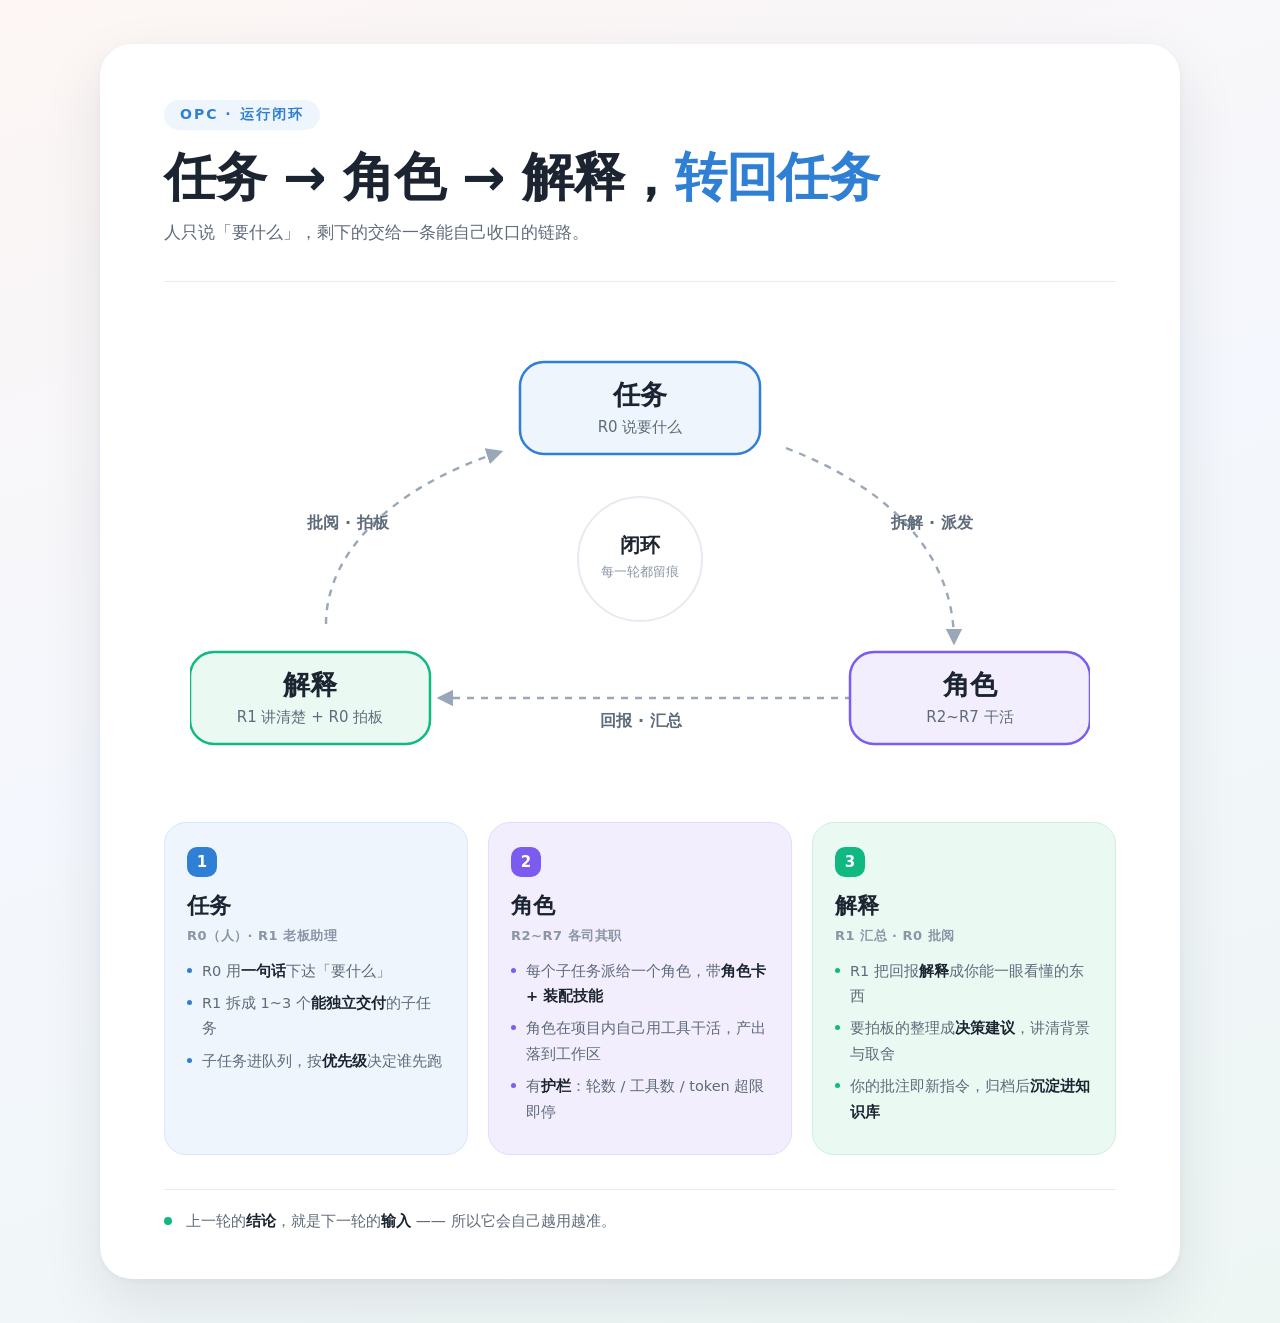
==== images/opc-task-loop-01.html @ 00e623d7 "加一张流程图：OPC 任务闭环（任务/角色/解释 三段转回任务），小红书式卡片海报，HTML 源 + 出好的 PNG 一起放进 images/" ====
<!DOCTYPE html>
<!--
  OPC 任务闭环 · 流程图（小红书式卡片海报）
  改法：直接改下面的文字与配色，再重新出图——
    msedge --headless=new --disable-gpu --hide-scrollbars --virtual-time-budget=6000 \
           --window-size=1160,1324 --screenshot=opc-task-loop-01.png opc-task-loop-01.html
  高度 1324 是内容实测高度（改文案后重新量一次：body.scrollHeight）。
-->
<html lang="zh-CN">
<head>
<meta charset="utf-8">
<title>OPC 任务闭环</title>
<style>
  :root{
    --ink:#1b2430; --dim:#5f6b7a; --faint:#8a95a6; --line:#e6ebf2;
    --task:#2f7fd4; --role:#7c5cf0; --explain:#10b981;
    --task-bg:#eef5fd; --role-bg:#f2eefe; --explain-bg:#eafaf3;
  }
  *{box-sizing:border-box;margin:0;padding:0}
  body{
    font-family:"PingFang SC","Microsoft YaHei","Hiragino Sans GB",system-ui,sans-serif;
    background:linear-gradient(160deg,#fdf6f4 0%,#f4f7fd 46%,#eef6f4 100%);
    color:var(--ink);display:flex;justify-content:center;padding:44px 0;
    -webkit-font-smoothing:antialiased;
  }
  .poster{width:1080px;background:#fff;border-radius:32px;padding:56px 64px 48px;
    box-shadow:0 24px 60px rgba(27,36,48,.10),0 2px 6px rgba(27,36,48,.04)}

  /* ── 头部 ── */
  .tag{display:inline-block;font-size:14px;letter-spacing:2px;color:var(--task);
    background:var(--task-bg);border-radius:999px;padding:6px 16px;font-weight:600}
  h1{font-size:52px;letter-spacing:-1px;margin:18px 0 10px;line-height:1.15}
  h1 em{font-style:normal;color:var(--task)}
  .sub{font-size:17px;color:var(--dim);line-height:1.7}
  .rule{height:1px;background:var(--line);margin:34px 0}

  /* ── 闭环图 ── */
  .loop{display:flex;justify-content:center}
  svg{display:block}

  /* ── 三张卡 ── */
  .cards{display:grid;grid-template-columns:repeat(3,1fr);gap:20px;margin-top:36px}
  .card{border:1px solid var(--line);border-radius:22px;padding:24px 22px 22px;position:relative}
  .card.task{background:var(--task-bg);border-color:#d8e6f7}
  .card.role{background:var(--role-bg);border-color:#e3dbfb}
  .card.explain{background:var(--explain-bg);border-color:#cdeee0}
  .no{width:30px;height:30px;border-radius:10px;display:flex;align-items:center;justify-content:center;
    font-size:15px;font-weight:700;color:#fff;margin-bottom:14px}
  .task .no{background:var(--task)}
  .role .no{background:var(--role)}
  .explain .no{background:var(--explain)}
  .card h2{font-size:22px;margin-bottom:6px}
  .card .who{font-size:13px;color:var(--faint);font-weight:600;letter-spacing:.5px;margin-bottom:14px}
  .card ul{list-style:none}
  .card li{font-size:14.5px;line-height:1.75;color:var(--dim);padding-left:15px;position:relative;margin-bottom:7px}
  .card li::before{content:"";position:absolute;left:0;top:9px;width:5px;height:5px;border-radius:50%}
  .task li::before{background:var(--task)}
  .role li::before{background:var(--role)}
  .explain li::before{background:var(--explain)}
  .card li b{color:var(--ink);font-weight:600}

  /* ── 页脚 ── */
  .foot{margin-top:34px;padding-top:22px;border-top:1px solid var(--line);
    display:flex;align-items:center;gap:14px}
  .foot .dot{width:8px;height:8px;border-radius:50%;background:var(--explain);flex:none}
  .foot p{font-size:15px;color:var(--dim)}
  .foot b{color:var(--ink)}
</style>
</head>
<body>
<div class="poster">

  <span class="tag">OPC · 运行闭环</span>
  <h1>任务 → 角色 → 解释，<em>转回任务</em></h1>
  <p class="sub">人只说「要什么」，剩下的交给一条能自己收口的链路。</p>
  <div class="rule"></div>

  <div class="loop">
    <svg width="900" height="470" viewBox="0 0 900 470" fill="none" xmlns="http://www.w3.org/2000/svg">
      <defs>
        <marker id="ar" viewBox="0 0 10 10" refX="8" refY="5" markerWidth="7" markerHeight="7" orient="auto-start-reverse">
          <path d="M0,0 L10,5 L0,10 z" fill="#9aa7b8"/>
        </marker>
      </defs>

      <!-- 任务 → 角色（右侧下行） -->
      <path d="M596,132 C700,172 764,238 764,326" stroke="#9aa7b8" stroke-width="2.4"
            stroke-dasharray="7 7" marker-end="url(#ar)"/>
      <text x="742" y="212" font-size="16" font-weight="600" fill="#5f6b7a" text-anchor="middle">拆解 · 派发</text>

      <!-- 角色 → 解释（底部左行） -->
      <path d="M690,382 L250,382" stroke="#9aa7b8" stroke-width="2.4"
            stroke-dasharray="7 7" marker-end="url(#ar)"/>
      <text x="451" y="410" font-size="16" font-weight="600" fill="#5f6b7a" text-anchor="middle">回报 · 汇总</text>

      <!-- 解释 → 任务（左侧上行） -->
      <path d="M136,308 C136,238 200,172 310,136" stroke="#9aa7b8" stroke-width="2.4"
            stroke-dasharray="7 7" marker-end="url(#ar)"/>
      <text x="158" y="212" font-size="16" font-weight="600" fill="#5f6b7a" text-anchor="middle">批阅 · 拍板</text>

      <!-- 节点：任务 -->
      <rect x="330" y="46" width="240" height="92" rx="24" fill="#eef5fd" stroke="#2f7fd4" stroke-width="2.5"/>
      <text x="450" y="88" font-size="27" font-weight="700" fill="#1b2430" text-anchor="middle">任务</text>
      <text x="450" y="116" font-size="15" fill="#5f6b7a" text-anchor="middle">R0 说要什么</text>

      <!-- 节点：角色 -->
      <rect x="660" y="336" width="240" height="92" rx="24" fill="#f2eefe" stroke="#7c5cf0" stroke-width="2.5"/>
      <text x="780" y="378" font-size="27" font-weight="700" fill="#1b2430" text-anchor="middle">角色</text>
      <text x="780" y="406" font-size="15" fill="#5f6b7a" text-anchor="middle">R2~R7 干活</text>

      <!-- 节点：解释 -->
      <rect x="0" y="336" width="240" height="92" rx="24" fill="#eafaf3" stroke="#10b981" stroke-width="2.5"/>
      <text x="120" y="378" font-size="27" font-weight="700" fill="#1b2430" text-anchor="middle">解释</text>
      <text x="120" y="406" font-size="15" fill="#5f6b7a" text-anchor="middle">R1 讲清楚 + R0 拍板</text>

      <!-- 圆心 -->
      <circle cx="450" cy="243" r="62" fill="#fff" stroke="#e6ebf2" stroke-width="2"/>
      <text x="450" y="236" font-size="20" font-weight="700" fill="#1b2430" text-anchor="middle">闭环</text>
      <text x="450" y="260" font-size="13" fill="#8a95a6" text-anchor="middle">每一轮都留痕</text>
    </svg>
  </div>

  <div class="cards">
    <div class="card task">
      <div class="no">1</div>
      <h2>任务</h2>
      <div class="who">R0（人）· R1 老板助理</div>
      <ul>
        <li>R0 用<b>一句话</b>下达「要什么」</li>
        <li>R1 拆成 1~3 个<b>能独立交付</b>的子任务</li>
        <li>子任务进队列，按<b>优先级</b>决定谁先跑</li>
      </ul>
    </div>
    <div class="card role">
      <div class="no">2</div>
      <h2>角色</h2>
      <div class="who">R2~R7 各司其职</div>
      <ul>
        <li>每个子任务派给一个角色，带<b>角色卡 + 装配技能</b></li>
        <li>角色在项目内自己用工具干活，产出落到工作区</li>
        <li>有<b>护栏</b>：轮数 / 工具数 / token 超限即停</li>
      </ul>
    </div>
    <div class="card explain">
      <div class="no">3</div>
      <h2>解释</h2>
      <div class="who">R1 汇总 · R0 批阅</div>
      <ul>
        <li>R1 把回报<b>解释</b>成你能一眼看懂的东西</li>
        <li>要拍板的整理成<b>决策建议</b>，讲清背景与取舍</li>
        <li>你的批注即新指令，归档后<b>沉淀进知识库</b></li>
      </ul>
    </div>
  </div>

  <div class="foot">
    <span class="dot"></span>
    <p>上一轮的<b>结论</b>，就是下一轮的<b>输入</b> —— 所以它会自己越用越准。</p>
  </div>

</div>
</body>
</html>
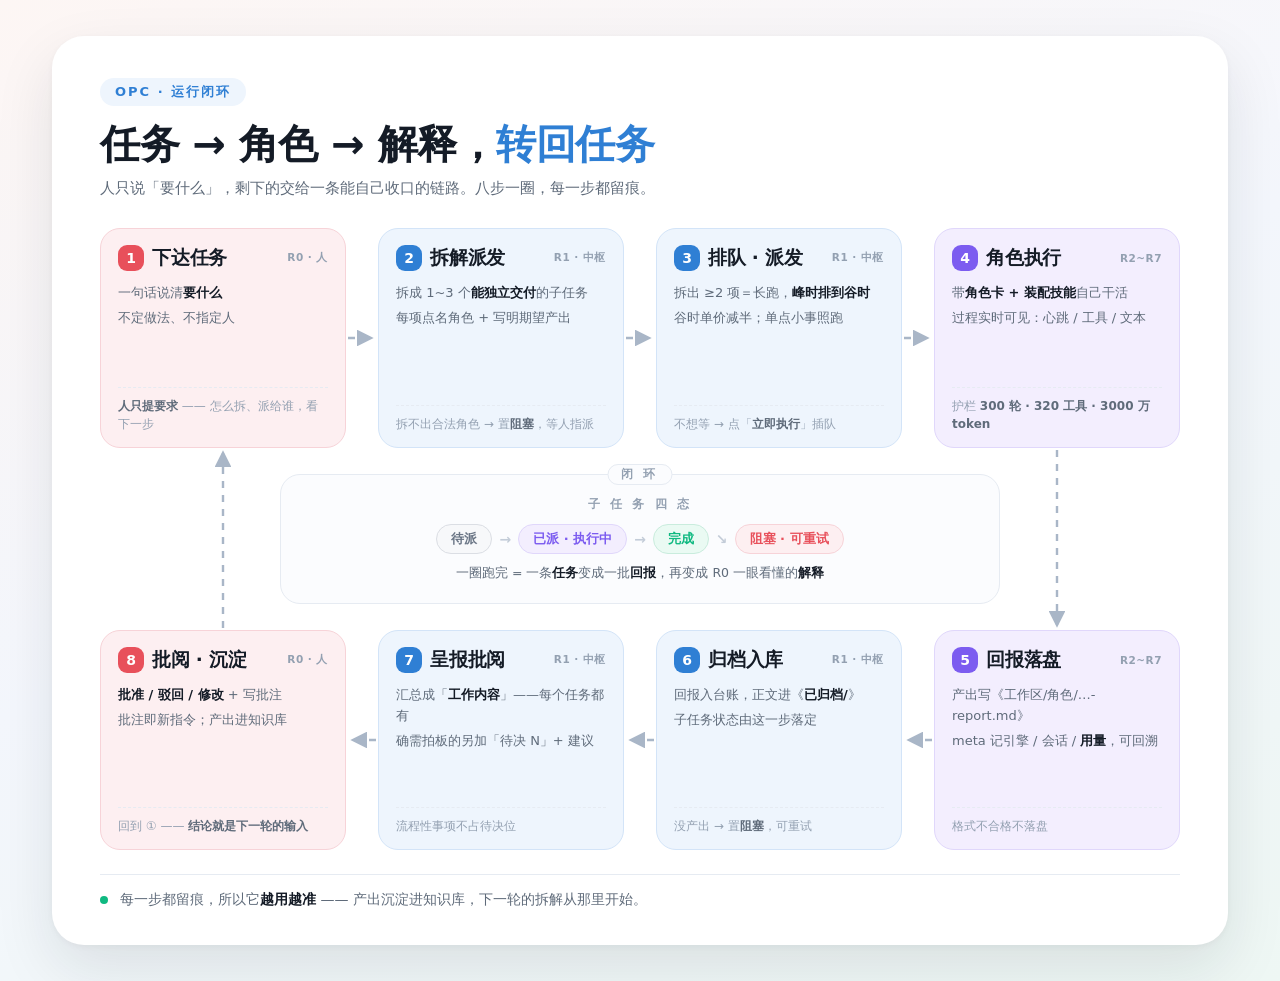
==== commit af9ed9f3: "流程图重画：八步一圈（下达→拆解→排队派发→执行→回报→归档→呈报→批阅沉淀），说明全部画进节点内，环心摆子任务四态；按角色配色（R0 红 / R1 蓝 / RX 紫）" ====
--- a/images/opc-task-loop-01.html
+++ b/images/opc-task-loop-01.html
@@ -1,10 +1,10 @@
 <!DOCTYPE html>
 <!--
-  OPC 任务闭环 · 流程图（小红书式卡片海报）
-  改法：直接改下面的文字与配色，再重新出图——
+  OPC 任务闭环 · 环形流程图（八步一圈，说明全部画在节点内）
+  改法：改文字与配色后重新出图——
     msedge --headless=new --disable-gpu --hide-scrollbars --virtual-time-budget=6000 \
-           --window-size=1160,1324 --screenshot=opc-task-loop-01.png opc-task-loop-01.html
-  高度 1324 是内容实测高度（改文案后重新量一次：body.scrollHeight）。
+           --window-size=1280,<高度> --screenshot=opc-task-loop-01.png opc-task-loop-01.html
+  <高度> = body.scrollHeight（必须与测量时同一窗口宽度，否则换行变了、高度也变）。
 -->
 <html lang="zh-CN">
 <head>
@@ -12,58 +12,73 @@
 <title>OPC 任务闭环</title>
 <style>
   :root{
-    --ink:#1b2430; --dim:#5f6b7a; --faint:#8a95a6; --line:#e6ebf2;
-    --task:#2f7fd4; --role:#7c5cf0; --explain:#10b981;
-    --task-bg:#eef5fd; --role-bg:#f2eefe; --explain-bg:#eafaf3;
+    --ink:#141b26; --dim:#5f6b7a; --faint:#93a0b1; --line:#e6ebf2;
+    --r0:#e8505b; --r0bg:#fdeff1; --r0bd:#f7d3d8;
+    --r1:#2f7fd4; --r1bg:#eef5fd; --r1bd:#d3e4f8;
+    --rx:#7c5cf0; --rxbg:#f3eefe; --rxbd:#e0d7fb;
+    --ok:#10b981;
   }
   *{box-sizing:border-box;margin:0;padding:0}
   body{
     font-family:"PingFang SC","Microsoft YaHei","Hiragino Sans GB",system-ui,sans-serif;
-    background:linear-gradient(160deg,#fdf6f4 0%,#f4f7fd 46%,#eef6f4 100%);
-    color:var(--ink);display:flex;justify-content:center;padding:44px 0;
+    background:linear-gradient(158deg,#fdf6f4 0%,#f4f7fd 48%,#eef7f4 100%);
+    color:var(--ink);display:flex;justify-content:center;padding:36px 0;
     -webkit-font-smoothing:antialiased;
   }
-  .poster{width:1080px;background:#fff;border-radius:32px;padding:56px 64px 48px;
-    box-shadow:0 24px 60px rgba(27,36,48,.10),0 2px 6px rgba(27,36,48,.04)}
+  .poster{width:1176px;background:#fff;border-radius:32px;padding:42px 48px 36px;
+    box-shadow:0 24px 60px rgba(20,27,38,.10),0 2px 6px rgba(20,27,38,.04)}
 
-  /* ── 头部 ── */
-  .tag{display:inline-block;font-size:14px;letter-spacing:2px;color:var(--task);
-    background:var(--task-bg);border-radius:999px;padding:6px 16px;font-weight:600}
-  h1{font-size:52px;letter-spacing:-1px;margin:18px 0 10px;line-height:1.15}
-  h1 em{font-style:normal;color:var(--task)}
-  .sub{font-size:17px;color:var(--dim);line-height:1.7}
-  .rule{height:1px;background:var(--line);margin:34px 0}
+  .tag{display:inline-block;font-size:13px;letter-spacing:2px;color:var(--r1);
+    background:var(--r1bg);border-radius:999px;padding:5px 15px;font-weight:600}
+  h1{font-size:40px;letter-spacing:-.5px;margin:14px 0 8px;line-height:1.2}
+  h1 em{font-style:normal;color:var(--r1)}
+  .sub{font-size:15px;color:var(--dim);line-height:1.7}
 
-  /* ── 闭环图 ── */
-  .loop{display:flex;justify-content:center}
-  svg{display:block}
+  /* ── 图区：固定 1080 × 622，箭头与节点都绝对定位 ── */
+  .chart{position:relative;width:1080px;height:622px;margin:26px auto 0}
+  svg.arrows{position:absolute;left:0;top:0;width:1080px;height:622px}
+  svg.arrows path{fill:none;stroke:#a9b6c7;stroke-width:2.4;stroke-dasharray:7 7}
+  svg.arrows marker path{fill:#a9b6c7;stroke:none}
 
-  /* ── 三张卡 ── */
-  .cards{display:grid;grid-template-columns:repeat(3,1fr);gap:20px;margin-top:36px}
-  .card{border:1px solid var(--line);border-radius:22px;padding:24px 22px 22px;position:relative}
-  .card.task{background:var(--task-bg);border-color:#d8e6f7}
-  .card.role{background:var(--role-bg);border-color:#e3dbfb}
-  .card.explain{background:var(--explain-bg);border-color:#cdeee0}
-  .no{width:30px;height:30px;border-radius:10px;display:flex;align-items:center;justify-content:center;
-    font-size:15px;font-weight:700;color:#fff;margin-bottom:14px}
-  .task .no{background:var(--task)}
-  .role .no{background:var(--role)}
-  .explain .no{background:var(--explain)}
-  .card h2{font-size:22px;margin-bottom:6px}
-  .card .who{font-size:13px;color:var(--faint);font-weight:600;letter-spacing:.5px;margin-bottom:14px}
-  .card ul{list-style:none}
-  .card li{font-size:14.5px;line-height:1.75;color:var(--dim);padding-left:15px;position:relative;margin-bottom:7px}
-  .card li::before{content:"";position:absolute;left:0;top:9px;width:5px;height:5px;border-radius:50%}
-  .task li::before{background:var(--task)}
-  .role li::before{background:var(--role)}
-  .explain li::before{background:var(--explain)}
-  .card li b{color:var(--ink);font-weight:600}
+  .node{position:absolute;width:246px;height:220px;border-radius:20px;padding:16px 17px 14px;
+    border:1.5px solid var(--line);background:#fff;display:flex;flex-direction:column}
+  .node .hd{display:flex;align-items:center;gap:8px;margin-bottom:11px}
+  .node .no{width:26px;height:26px;border-radius:9px;flex:none;color:#fff;font-size:14px;font-weight:700;
+    display:flex;align-items:center;justify-content:center}
+  .node h2{font-size:18.5px;letter-spacing:-.2px}
+  .node .who{margin-left:auto;font-size:10.5px;font-weight:700;letter-spacing:.5px;color:var(--faint)}
+  .node p{font-size:13px;line-height:1.65;color:var(--dim);margin-bottom:4px}
+  .node p b{color:var(--ink);font-weight:600}
+  .node .br{margin-top:auto;padding-top:9px;border-top:1px dashed var(--line);
+    font-size:12px;line-height:1.5;color:var(--faint)}
+  .node .br b{color:var(--dim);font-weight:600}
 
-  /* ── 页脚 ── */
-  .foot{margin-top:34px;padding-top:22px;border-top:1px solid var(--line);
-    display:flex;align-items:center;gap:14px}
-  .foot .dot{width:8px;height:8px;border-radius:50%;background:var(--explain);flex:none}
-  .foot p{font-size:15px;color:var(--dim)}
+  .n-r0{background:var(--r0bg);border-color:var(--r0bd)} .n-r0 .no{background:var(--r0)}
+  .n-r1{background:var(--r1bg);border-color:var(--r1bd)} .n-r1 .no{background:var(--r1)}
+  .n-rx{background:var(--rxbg);border-color:var(--rxbd)} .n-rx .no{background:var(--rx)}
+
+  /* ── 环心：子任务四态 ── */
+  .core{position:absolute;left:180px;top:246px;width:720px;height:130px;
+    border:1.5px solid var(--line);border-radius:20px;background:#fbfcfe;
+    display:flex;flex-direction:column;align-items:center;justify-content:center;gap:11px}
+  .core .loop{position:absolute;left:50%;top:-11px;transform:translateX(-50%);
+    background:#fbfcfe;border:1.5px solid var(--line);border-radius:999px;
+    font-size:11.5px;font-weight:700;letter-spacing:3px;color:var(--faint);padding:2px 13px}
+  .core .cap{font-size:12px;letter-spacing:3px;color:var(--faint);font-weight:700}
+  .states{display:flex;align-items:center;gap:7px}
+  .st{font-size:13px;font-weight:700;padding:5px 14px;border-radius:999px;border:1.5px solid}
+  .st.wait{color:#6b7686;border-color:#dbdee4;background:#f7f8fa}
+  .st.run{color:var(--rx);border-color:var(--rxbd);background:var(--rxbg)}
+  .st.done{color:var(--ok);border-color:#c9ecdd;background:#eafaf3}
+  .st.block{color:var(--r0);border-color:var(--r0bd);background:var(--r0bg)}
+  .arw{color:#c3ccd8;font-size:14px;font-weight:700}
+  .core .note{font-size:12.5px;color:var(--dim)}
+  .core .note b{color:var(--ink)}
+
+  .foot{margin-top:24px;padding-top:16px;border-top:1px solid var(--line);
+    display:flex;align-items:center;gap:12px}
+  .foot .dot{width:8px;height:8px;border-radius:50%;background:var(--ok);flex:none}
+  .foot p{font-size:14px;color:var(--dim)}
   .foot b{color:var(--ink)}
 </style>
 </head>
@@ -72,90 +87,97 @@
 
   <span class="tag">OPC · 运行闭环</span>
   <h1>任务 → 角色 → 解释，<em>转回任务</em></h1>
-  <p class="sub">人只说「要什么」，剩下的交给一条能自己收口的链路。</p>
-  <div class="rule"></div>
+  <p class="sub">人只说「要什么」，剩下的交给一条能自己收口的链路。八步一圈，每一步都留痕。</p>
 
-  <div class="loop">
-    <svg width="900" height="470" viewBox="0 0 900 470" fill="none" xmlns="http://www.w3.org/2000/svg">
+  <div class="chart">
+    <svg class="arrows" viewBox="0 0 1080 622">
       <defs>
-        <marker id="ar" viewBox="0 0 10 10" refX="8" refY="5" markerWidth="7" markerHeight="7" orient="auto-start-reverse">
-          <path d="M0,0 L10,5 L0,10 z" fill="#9aa7b8"/>
+        <marker id="ar" viewBox="0 0 10 10" refX="9" refY="5" markerWidth="7" markerHeight="7" orient="auto">
+          <path d="M0,0 L10,5 L0,10 z"/>
         </marker>
       </defs>
+      <path d="M248,110 L272,110"   marker-end="url(#ar)"/>
+      <path d="M526,110 L550,110"   marker-end="url(#ar)"/>
+      <path d="M804,110 L828,110"   marker-end="url(#ar)"/>
+      <path d="M957,222 L957,398"   marker-end="url(#ar)"/>
+      <path d="M832,512 L808,512"   marker-end="url(#ar)"/>
+      <path d="M554,512 L530,512"   marker-end="url(#ar)"/>
+      <path d="M276,512 L252,512"   marker-end="url(#ar)"/>
+      <path d="M123,400 L123,224"   marker-end="url(#ar)"/>
+    </svg>
 
-      <!-- 任务 → 角色（右侧下行） -->
-      <path d="M596,132 C700,172 764,238 764,326" stroke="#9aa7b8" stroke-width="2.4"
-            stroke-dasharray="7 7" marker-end="url(#ar)"/>
-      <text x="742" y="212" font-size="16" font-weight="600" fill="#5f6b7a" text-anchor="middle">拆解 · 派发</text>
+    <div class="node n-r0" style="left:0;top:0">
+      <div class="hd"><span class="no">1</span><h2>下达任务</h2><span class="who">R0 · 人</span></div>
+      <p>一句话说清<b>要什么</b></p>
+      <p>不定做法、不指定人</p>
+      <div class="br"><b>人只提要求</b> —— 怎么拆、派给谁，看下一步</div>
+    </div>
 
-      <!-- 角色 → 解释（底部左行） -->
-      <path d="M690,382 L250,382" stroke="#9aa7b8" stroke-width="2.4"
-            stroke-dasharray="7 7" marker-end="url(#ar)"/>
-      <text x="451" y="410" font-size="16" font-weight="600" fill="#5f6b7a" text-anchor="middle">回报 · 汇总</text>
+    <div class="node n-r1" style="left:278px;top:0">
+      <div class="hd"><span class="no">2</span><h2>拆解派发</h2><span class="who">R1 · 中枢</span></div>
+      <p>拆成 1~3 个<b>能独立交付</b>的子任务</p>
+      <p>每项点名角色 + 写明期望产出</p>
+      <div class="br">拆不出合法角色 → 置<b>阻塞</b>，等人指派</div>
+    </div>
 
-      <!-- 解释 → 任务（左侧上行） -->
-      <path d="M136,308 C136,238 200,172 310,136" stroke="#9aa7b8" stroke-width="2.4"
-            stroke-dasharray="7 7" marker-end="url(#ar)"/>
-      <text x="158" y="212" font-size="16" font-weight="600" fill="#5f6b7a" text-anchor="middle">批阅 · 拍板</text>
+    <div class="node n-r1" style="left:556px;top:0">
+      <div class="hd"><span class="no">3</span><h2>排队 · 派发</h2><span class="who">R1 · 中枢</span></div>
+      <p>拆出 ≥2 项＝长跑，<b>峰时排到谷时</b></p>
+      <p>谷时单价减半；单点小事照跑</p>
+      <div class="br">不想等 → 点「<b>立即执行</b>」插队</div>
+    </div>
 
-      <!-- 节点：任务 -->
-      <rect x="330" y="46" width="240" height="92" rx="24" fill="#eef5fd" stroke="#2f7fd4" stroke-width="2.5"/>
-      <text x="450" y="88" font-size="27" font-weight="700" fill="#1b2430" text-anchor="middle">任务</text>
-      <text x="450" y="116" font-size="15" fill="#5f6b7a" text-anchor="middle">R0 说要什么</text>
+    <div class="node n-rx" style="left:834px;top:0">
+      <div class="hd"><span class="no">4</span><h2>角色执行</h2><span class="who">R2~R7</span></div>
+      <p>带<b>角色卡 + 装配技能</b>自己干活</p>
+      <p>过程实时可见：心跳 / 工具 / 文本</p>
+      <div class="br">护栏 <b>300 轮 · 320 工具 · 3000 万 token</b></div>
+    </div>
 
-      <!-- 节点：角色 -->
-      <rect x="660" y="336" width="240" height="92" rx="24" fill="#f2eefe" stroke="#7c5cf0" stroke-width="2.5"/>
-      <text x="780" y="378" font-size="27" font-weight="700" fill="#1b2430" text-anchor="middle">角色</text>
-      <text x="780" y="406" font-size="15" fill="#5f6b7a" text-anchor="middle">R2~R7 干活</text>
+    <div class="node n-r0" style="left:0;top:402px">
+      <div class="hd"><span class="no">8</span><h2>批阅 · 沉淀</h2><span class="who">R0 · 人</span></div>
+      <p><b>批准 / 驳回 / 修改</b> + 写批注</p>
+      <p>批注即新指令；产出进知识库</p>
+      <div class="br">回到 ① —— <b>结论就是下一轮的输入</b></div>
+    </div>
 
-      <!-- 节点：解释 -->
-      <rect x="0" y="336" width="240" height="92" rx="24" fill="#eafaf3" stroke="#10b981" stroke-width="2.5"/>
-      <text x="120" y="378" font-size="27" font-weight="700" fill="#1b2430" text-anchor="middle">解释</text>
-      <text x="120" y="406" font-size="15" fill="#5f6b7a" text-anchor="middle">R1 讲清楚 + R0 拍板</text>
+    <div class="node n-r1" style="left:278px;top:402px">
+      <div class="hd"><span class="no">7</span><h2>呈报批阅</h2><span class="who">R1 · 中枢</span></div>
+      <p>汇总成「<b>工作内容</b>」——每个任务都有</p>
+      <p>确需拍板的另加「待决 N」+ 建议</p>
+      <div class="br">流程性事项不占待决位</div>
+    </div>
 
-      <!-- 圆心 -->
-      <circle cx="450" cy="243" r="62" fill="#fff" stroke="#e6ebf2" stroke-width="2"/>
-      <text x="450" y="236" font-size="20" font-weight="700" fill="#1b2430" text-anchor="middle">闭环</text>
-      <text x="450" y="260" font-size="13" fill="#8a95a6" text-anchor="middle">每一轮都留痕</text>
-    </svg>
-  </div>
+    <div class="node n-r1" style="left:556px;top:402px">
+      <div class="hd"><span class="no">6</span><h2>归档入库</h2><span class="who">R1 · 中枢</span></div>
+      <p>回报入台账，正文进《<b>已归档/</b>》</p>
+      <p>子任务状态由这一步落定</p>
+      <div class="br">没产出 → 置<b>阻塞</b>，可重试</div>
+    </div>
 
-  <div class="cards">
-    <div class="card task">
-      <div class="no">1</div>
-      <h2>任务</h2>
-      <div class="who">R0（人）· R1 老板助理</div>
-      <ul>
-        <li>R0 用<b>一句话</b>下达「要什么」</li>
-        <li>R1 拆成 1~3 个<b>能独立交付</b>的子任务</li>
-        <li>子任务进队列，按<b>优先级</b>决定谁先跑</li>
-      </ul>
+    <div class="node n-rx" style="left:834px;top:402px">
+      <div class="hd"><span class="no">5</span><h2>回报落盘</h2><span class="who">R2~R7</span></div>
+      <p>产出写《工作区/角色/…-report.md》</p>
+      <p>meta 记引擎 / 会话 / <b>用量</b>，可回溯</p>
+      <div class="br">格式不合格不落盘</div>
     </div>
-    <div class="card role">
-      <div class="no">2</div>
-      <h2>角色</h2>
-      <div class="who">R2~R7 各司其职</div>
-      <ul>
-        <li>每个子任务派给一个角色，带<b>角色卡 + 装配技能</b></li>
-        <li>角色在项目内自己用工具干活，产出落到工作区</li>
-        <li>有<b>护栏</b>：轮数 / 工具数 / token 超限即停</li>
-      </ul>
-    </div>
-    <div class="card explain">
-      <div class="no">3</div>
-      <h2>解释</h2>
-      <div class="who">R1 汇总 · R0 批阅</div>
-      <ul>
-        <li>R1 把回报<b>解释</b>成你能一眼看懂的东西</li>
-        <li>要拍板的整理成<b>决策建议</b>，讲清背景与取舍</li>
-        <li>你的批注即新指令，归档后<b>沉淀进知识库</b></li>
-      </ul>
+
+    <div class="core">
+      <span class="loop">闭 环</span>
+      <div class="cap">子 任 务 四 态</div>
+      <div class="states">
+        <span class="st wait">待派</span><span class="arw">→</span>
+        <span class="st run">已派 · 执行中</span><span class="arw">→</span>
+        <span class="st done">完成</span><span class="arw">↘</span>
+        <span class="st block">阻塞 · 可重试</span>
+      </div>
+      <div class="note">一圈跑完 = 一条<b>任务</b>变成一批<b>回报</b>，再变成 R0 一眼看懂的<b>解释</b></div>
     </div>
   </div>
 
   <div class="foot">
     <span class="dot"></span>
-    <p>上一轮的<b>结论</b>，就是下一轮的<b>输入</b> —— 所以它会自己越用越准。</p>
+    <p>每一步都留痕，所以它<b>越用越准</b> —— 产出沉淀进知识库，下一轮的拆解从那里开始。</p>
   </div>
 
 </div>
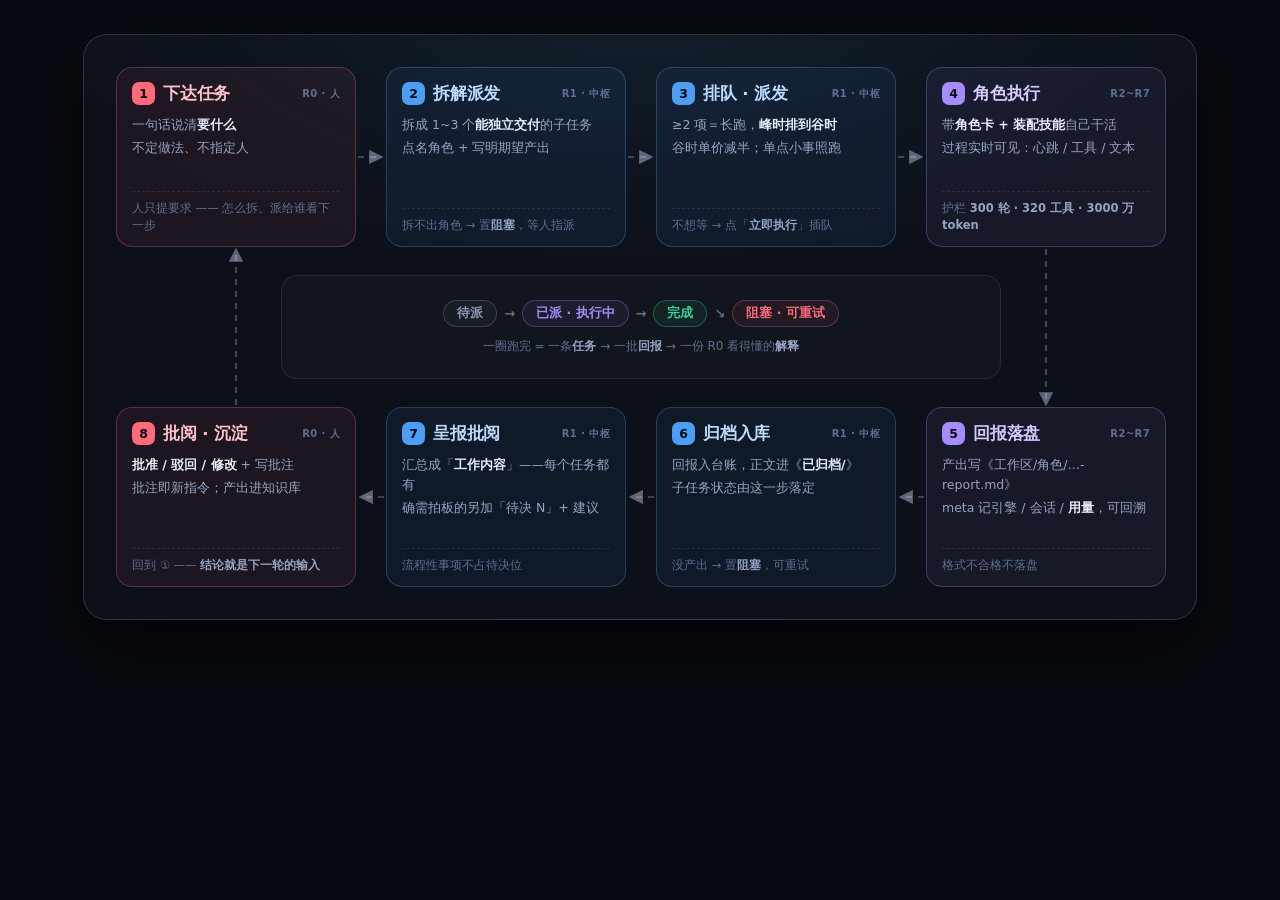
==== commit e41a8090: "流程图改版：去掉页眉页脚与所有多余标题说明，只留图本体；八步压紧（1180x654，原来 1280x981）；换成深色作战面板风（与控制台深色主题同色系，按角色分色 R0 红 / R1 蓝 / RX " ====
--- a/images/opc-task-loop-01.html
+++ b/images/opc-task-loop-01.html
@@ -1,10 +1,9 @@
 <!DOCTYPE html>
 <!--
-  OPC 任务闭环 · 环形流程图（八步一圈，说明全部画在节点内）
-  改法：改文字与配色后重新出图——
-    msedge --headless=new --disable-gpu --hide-scrollbars --virtual-time-budget=6000 \
-           --window-size=1280,<高度> --screenshot=opc-task-loop-01.png opc-task-loop-01.html
-  <高度> = body.scrollHeight（必须与测量时同一窗口宽度，否则换行变了、高度也变）。
+  OPC 任务闭环 · 紧凑深色版（无标题页眉、说明全在节点内）
+  出图：msedge --headless=new --disable-gpu --hide-scrollbars --virtual-time-budget=6000 \
+        --window-size=1180,<高度> --screenshot=opc-task-loop-01.png opc-task-loop-01.html
+  <高度> = body.scrollHeight，且必须与测量时同一窗口宽度（换行变了高度就变）。
 -->
 <html lang="zh-CN">
 <head>
@@ -12,150 +11,130 @@
 <title>OPC 任务闭环</title>
 <style>
   :root{
-    --ink:#141b26; --dim:#5f6b7a; --faint:#93a0b1; --line:#e6ebf2;
-    --r0:#e8505b; --r0bg:#fdeff1; --r0bd:#f7d3d8;
-    --r1:#2f7fd4; --r1bg:#eef5fd; --r1bd:#d3e4f8;
-    --rx:#7c5cf0; --rxbg:#f3eefe; --rxbd:#e0d7fb;
-    --ok:#10b981;
+    --ink:#e8eefc; --dim:#93a5c4; --faint:#5d6f92;
+    --line:rgba(210,222,255,.10); --line2:rgba(210,222,255,.16);
+    --r0:#ff6b7a; --r0bd:rgba(255,107,122,.30); --r0bg:rgba(255,107,122,.07);
+    --r1:#4c9ef5; --r1bd:rgba(76,158,245,.30); --r1bg:rgba(76,158,245,.07);
+    --rx:#a78bfa; --rxbd:rgba(167,139,250,.30); --rxbg:rgba(167,139,250,.07);
+    --ok:#35d39a;
   }
   *{box-sizing:border-box;margin:0;padding:0}
   body{
     font-family:"PingFang SC","Microsoft YaHei","Hiragino Sans GB",system-ui,sans-serif;
-    background:linear-gradient(158deg,#fdf6f4 0%,#f4f7fd 48%,#eef7f4 100%);
-    color:var(--ink);display:flex;justify-content:center;padding:36px 0;
+    background:#070a10;color:var(--ink);display:flex;justify-content:center;padding:34px;
     -webkit-font-smoothing:antialiased;
   }
-  .poster{width:1176px;background:#fff;border-radius:32px;padding:42px 48px 36px;
-    box-shadow:0 24px 60px rgba(20,27,38,.10),0 2px 6px rgba(20,27,38,.04)}
+  .poster{width:1114px;border-radius:24px;padding:32px;
+    background:radial-gradient(900px 420px at 50% -10%,rgba(76,158,245,.10),transparent 70%),#0c1018;
+    border:1px solid var(--line2);box-shadow:0 30px 70px rgba(0,0,0,.55)}
 
-  .tag{display:inline-block;font-size:13px;letter-spacing:2px;color:var(--r1);
-    background:var(--r1bg);border-radius:999px;padding:5px 15px;font-weight:600}
-  h1{font-size:40px;letter-spacing:-.5px;margin:14px 0 8px;line-height:1.2}
-  h1 em{font-style:normal;color:var(--r1)}
-  .sub{font-size:15px;color:var(--dim);line-height:1.7}
+  /* ── 图区：1050 × 520，箭头与节点都绝对定位 ── */
+  .chart{position:relative;width:1050px;height:520px}
+  svg.arrows{position:absolute;left:0;top:0;width:1050px;height:520px}
+  svg.arrows path{fill:none;stroke:rgba(210,222,255,.26);stroke-width:2.2;stroke-dasharray:6 6}
+  svg.arrows marker path{fill:rgba(210,222,255,.42);stroke:none}
 
-  /* ── 图区：固定 1080 × 622，箭头与节点都绝对定位 ── */
-  .chart{position:relative;width:1080px;height:622px;margin:26px auto 0}
-  svg.arrows{position:absolute;left:0;top:0;width:1080px;height:622px}
-  svg.arrows path{fill:none;stroke:#a9b6c7;stroke-width:2.4;stroke-dasharray:7 7}
-  svg.arrows marker path{fill:#a9b6c7;stroke:none}
-
-  .node{position:absolute;width:246px;height:220px;border-radius:20px;padding:16px 17px 14px;
-    border:1.5px solid var(--line);background:#fff;display:flex;flex-direction:column}
-  .node .hd{display:flex;align-items:center;gap:8px;margin-bottom:11px}
-  .node .no{width:26px;height:26px;border-radius:9px;flex:none;color:#fff;font-size:14px;font-weight:700;
-    display:flex;align-items:center;justify-content:center}
-  .node h2{font-size:18.5px;letter-spacing:-.2px}
-  .node .who{margin-left:auto;font-size:10.5px;font-weight:700;letter-spacing:.5px;color:var(--faint)}
-  .node p{font-size:13px;line-height:1.65;color:var(--dim);margin-bottom:4px}
+  .node{position:absolute;width:240px;height:180px;border-radius:16px;padding:14px 15px 12px;
+    border:1px solid var(--line);display:flex;flex-direction:column}
+  .node .hd{display:flex;align-items:center;gap:8px;margin-bottom:10px}
+  .node .no{width:23px;height:23px;border-radius:7px;flex:none;font-size:12.5px;font-weight:800;
+    display:flex;align-items:center;justify-content:center;color:#080b11}
+  .node h2{font-size:16.5px;letter-spacing:-.2px}
+  .node .who{margin-left:auto;font-size:10px;font-weight:700;letter-spacing:.4px;color:var(--faint)}
+  .node p{font-size:12.5px;line-height:1.6;color:var(--dim);margin-bottom:3px}
   .node p b{color:var(--ink);font-weight:600}
-  .node .br{margin-top:auto;padding-top:9px;border-top:1px dashed var(--line);
-    font-size:12px;line-height:1.5;color:var(--faint)}
+  .node .br{margin-top:auto;padding-top:8px;border-top:1px dashed var(--line);
+    font-size:11.5px;line-height:1.5;color:var(--faint)}
   .node .br b{color:var(--dim);font-weight:600}
 
-  .n-r0{background:var(--r0bg);border-color:var(--r0bd)} .n-r0 .no{background:var(--r0)}
-  .n-r1{background:var(--r1bg);border-color:var(--r1bd)} .n-r1 .no{background:var(--r1)}
-  .n-rx{background:var(--rxbg);border-color:var(--rxbd)} .n-rx .no{background:var(--rx)}
+  .n-r0{background:var(--r0bg);border-color:var(--r0bd)} .n-r0 .no{background:var(--r0)} .n-r0 h2{color:#ffc2c9}
+  .n-r1{background:var(--r1bg);border-color:var(--r1bd)} .n-r1 .no{background:var(--r1)} .n-r1 h2{color:#bcdcff}
+  .n-rx{background:var(--rxbg);border-color:var(--rxbd)} .n-rx .no{background:var(--rx)} .n-rx h2{color:#d6c9ff}
 
   /* ── 环心：子任务四态 ── */
-  .core{position:absolute;left:180px;top:246px;width:720px;height:130px;
-    border:1.5px solid var(--line);border-radius:20px;background:#fbfcfe;
+  .core{position:absolute;left:165px;top:208px;width:720px;height:104px;border-radius:16px;
+    border:1px solid var(--line);background:rgba(255,255,255,.025);
     display:flex;flex-direction:column;align-items:center;justify-content:center;gap:11px}
-  .core .loop{position:absolute;left:50%;top:-11px;transform:translateX(-50%);
-    background:#fbfcfe;border:1.5px solid var(--line);border-radius:999px;
-    font-size:11.5px;font-weight:700;letter-spacing:3px;color:var(--faint);padding:2px 13px}
-  .core .cap{font-size:12px;letter-spacing:3px;color:var(--faint);font-weight:700}
   .states{display:flex;align-items:center;gap:7px}
-  .st{font-size:13px;font-weight:700;padding:5px 14px;border-radius:999px;border:1.5px solid}
-  .st.wait{color:#6b7686;border-color:#dbdee4;background:#f7f8fa}
+  .st{font-size:12.5px;font-weight:700;padding:4px 13px;border-radius:999px;border:1px solid}
+  .st.wait{color:#8b9ab5;border-color:rgba(210,222,255,.18);background:rgba(255,255,255,.03)}
   .st.run{color:var(--rx);border-color:var(--rxbd);background:var(--rxbg)}
-  .st.done{color:var(--ok);border-color:#c9ecdd;background:#eafaf3}
+  .st.done{color:var(--ok);border-color:rgba(53,211,154,.32);background:rgba(53,211,154,.08)}
   .st.block{color:var(--r0);border-color:var(--r0bd);background:var(--r0bg)}
-  .arw{color:#c3ccd8;font-size:14px;font-weight:700}
-  .core .note{font-size:12.5px;color:var(--dim)}
-  .core .note b{color:var(--ink)}
-
-  .foot{margin-top:24px;padding-top:16px;border-top:1px solid var(--line);
-    display:flex;align-items:center;gap:12px}
-  .foot .dot{width:8px;height:8px;border-radius:50%;background:var(--ok);flex:none}
-  .foot p{font-size:14px;color:var(--dim)}
-  .foot b{color:var(--ink)}
+  .arw{color:var(--faint);font-size:13px;font-weight:700}
+  .core .note{font-size:12px;color:var(--faint)}
+  .core .note b{color:var(--dim)}
 </style>
 </head>
 <body>
 <div class="poster">
-
-  <span class="tag">OPC · 运行闭环</span>
-  <h1>任务 → 角色 → 解释，<em>转回任务</em></h1>
-  <p class="sub">人只说「要什么」，剩下的交给一条能自己收口的链路。八步一圈，每一步都留痕。</p>
-
   <div class="chart">
-    <svg class="arrows" viewBox="0 0 1080 622">
+    <svg class="arrows" viewBox="0 0 1050 520">
       <defs>
-        <marker id="ar" viewBox="0 0 10 10" refX="9" refY="5" markerWidth="7" markerHeight="7" orient="auto">
+        <marker id="ar" viewBox="0 0 10 10" refX="9" refY="5" markerWidth="6.5" markerHeight="6.5" orient="auto">
           <path d="M0,0 L10,5 L0,10 z"/>
         </marker>
       </defs>
-      <path d="M248,110 L272,110"   marker-end="url(#ar)"/>
-      <path d="M526,110 L550,110"   marker-end="url(#ar)"/>
-      <path d="M804,110 L828,110"   marker-end="url(#ar)"/>
-      <path d="M957,222 L957,398"   marker-end="url(#ar)"/>
-      <path d="M832,512 L808,512"   marker-end="url(#ar)"/>
-      <path d="M554,512 L530,512"   marker-end="url(#ar)"/>
-      <path d="M276,512 L252,512"   marker-end="url(#ar)"/>
-      <path d="M123,400 L123,224"   marker-end="url(#ar)"/>
+      <path d="M242,90 L266,90"   marker-end="url(#ar)"/>
+      <path d="M512,90 L536,90"   marker-end="url(#ar)"/>
+      <path d="M782,90 L806,90"   marker-end="url(#ar)"/>
+      <path d="M930,182 L930,338" marker-end="url(#ar)"/>
+      <path d="M808,430 L784,430" marker-end="url(#ar)"/>
+      <path d="M538,430 L514,430" marker-end="url(#ar)"/>
+      <path d="M268,430 L244,430" marker-end="url(#ar)"/>
+      <path d="M120,338 L120,182" marker-end="url(#ar)"/>
     </svg>
 
     <div class="node n-r0" style="left:0;top:0">
       <div class="hd"><span class="no">1</span><h2>下达任务</h2><span class="who">R0 · 人</span></div>
       <p>一句话说清<b>要什么</b></p>
       <p>不定做法、不指定人</p>
-      <div class="br"><b>人只提要求</b> —— 怎么拆、派给谁，看下一步</div>
+      <div class="br">人只提要求 —— 怎么拆、派给谁看下一步</div>
     </div>
 
-    <div class="node n-r1" style="left:278px;top:0">
+    <div class="node n-r1" style="left:270px;top:0">
       <div class="hd"><span class="no">2</span><h2>拆解派发</h2><span class="who">R1 · 中枢</span></div>
       <p>拆成 1~3 个<b>能独立交付</b>的子任务</p>
-      <p>每项点名角色 + 写明期望产出</p>
-      <div class="br">拆不出合法角色 → 置<b>阻塞</b>，等人指派</div>
+      <p>点名角色 + 写明期望产出</p>
+      <div class="br">拆不出角色 → 置<b>阻塞</b>，等人指派</div>
     </div>
 
-    <div class="node n-r1" style="left:556px;top:0">
+    <div class="node n-r1" style="left:540px;top:0">
       <div class="hd"><span class="no">3</span><h2>排队 · 派发</h2><span class="who">R1 · 中枢</span></div>
-      <p>拆出 ≥2 项＝长跑，<b>峰时排到谷时</b></p>
+      <p>≥2 项＝长跑，<b>峰时排到谷时</b></p>
       <p>谷时单价减半；单点小事照跑</p>
       <div class="br">不想等 → 点「<b>立即执行</b>」插队</div>
     </div>
 
-    <div class="node n-rx" style="left:834px;top:0">
+    <div class="node n-rx" style="left:810px;top:0">
       <div class="hd"><span class="no">4</span><h2>角色执行</h2><span class="who">R2~R7</span></div>
       <p>带<b>角色卡 + 装配技能</b>自己干活</p>
       <p>过程实时可见：心跳 / 工具 / 文本</p>
       <div class="br">护栏 <b>300 轮 · 320 工具 · 3000 万 token</b></div>
     </div>
 
-    <div class="node n-r0" style="left:0;top:402px">
+    <div class="node n-r0" style="left:0;top:340px">
       <div class="hd"><span class="no">8</span><h2>批阅 · 沉淀</h2><span class="who">R0 · 人</span></div>
       <p><b>批准 / 驳回 / 修改</b> + 写批注</p>
       <p>批注即新指令；产出进知识库</p>
       <div class="br">回到 ① —— <b>结论就是下一轮的输入</b></div>
     </div>
 
-    <div class="node n-r1" style="left:278px;top:402px">
+    <div class="node n-r1" style="left:270px;top:340px">
       <div class="hd"><span class="no">7</span><h2>呈报批阅</h2><span class="who">R1 · 中枢</span></div>
       <p>汇总成「<b>工作内容</b>」——每个任务都有</p>
       <p>确需拍板的另加「待决 N」+ 建议</p>
       <div class="br">流程性事项不占待决位</div>
     </div>
 
-    <div class="node n-r1" style="left:556px;top:402px">
+    <div class="node n-r1" style="left:540px;top:340px">
       <div class="hd"><span class="no">6</span><h2>归档入库</h2><span class="who">R1 · 中枢</span></div>
       <p>回报入台账，正文进《<b>已归档/</b>》</p>
       <p>子任务状态由这一步落定</p>
       <div class="br">没产出 → 置<b>阻塞</b>，可重试</div>
     </div>
 
-    <div class="node n-rx" style="left:834px;top:402px">
+    <div class="node n-rx" style="left:810px;top:340px">
       <div class="hd"><span class="no">5</span><h2>回报落盘</h2><span class="who">R2~R7</span></div>
       <p>产出写《工作区/角色/…-report.md》</p>
       <p>meta 记引擎 / 会话 / <b>用量</b>，可回溯</p>
@@ -163,23 +142,15 @@
     </div>
 
     <div class="core">
-      <span class="loop">闭 环</span>
-      <div class="cap">子 任 务 四 态</div>
       <div class="states">
         <span class="st wait">待派</span><span class="arw">→</span>
         <span class="st run">已派 · 执行中</span><span class="arw">→</span>
         <span class="st done">完成</span><span class="arw">↘</span>
         <span class="st block">阻塞 · 可重试</span>
       </div>
-      <div class="note">一圈跑完 = 一条<b>任务</b>变成一批<b>回报</b>，再变成 R0 一眼看懂的<b>解释</b></div>
+      <div class="note">一圈跑完 = 一条<b>任务</b> → 一批<b>回报</b> → 一份 R0 看得懂的<b>解释</b></div>
     </div>
   </div>
-
-  <div class="foot">
-    <span class="dot"></span>
-    <p>每一步都留痕，所以它<b>越用越准</b> —— 产出沉淀进知识库，下一轮的拆解从那里开始。</p>
-  </div>
-
 </div>
 </body>
 </html>
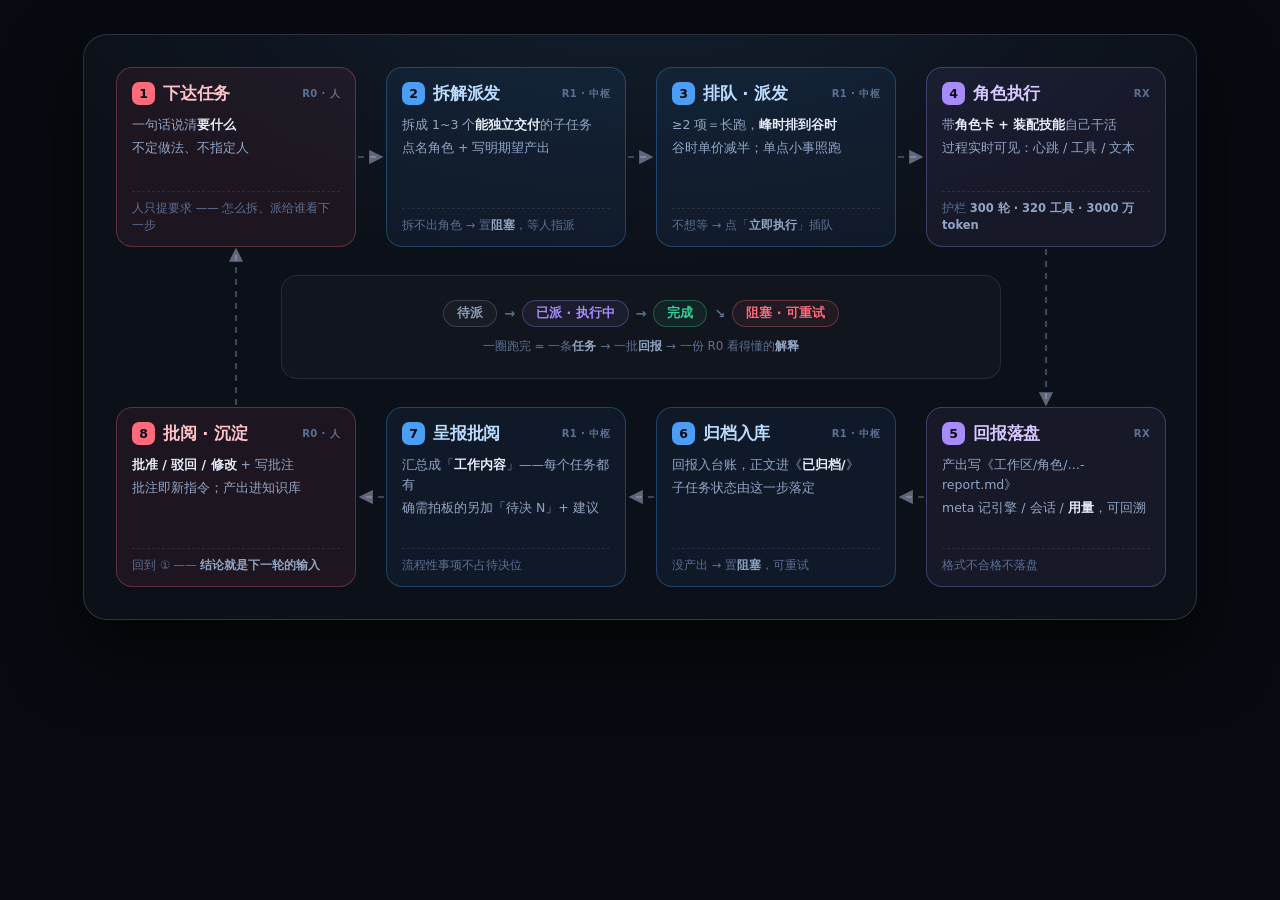
==== commit a154c8ba: "docs(images): 任务闭环流程图" ====
--- a/images/opc-task-loop-01.html
+++ b/images/opc-task-loop-01.html
@@ -3,7 +3,9 @@
   OPC 任务闭环 · 紧凑深色版（无标题页眉、说明全在节点内）
   出图：msedge --headless=new --disable-gpu --hide-scrollbars --virtual-time-budget=6000 \
         --window-size=1180,<高度> --screenshot=opc-task-loop-01.png opc-task-loop-01.html
-  <高度> = body.scrollHeight，且必须与测量时同一窗口宽度（换行变了高度就变）。
+  高度 682 = 海报底边(620) + 页面留白(34) + 余量；量法必须用像素扫描核对，
+  别只看 body.scrollHeight —— 它会漏掉 box-shadow 压暗的那几十行，量出来偏小就会截掉底部。
+  核对：对渲染结果从最后一行往上扫，第一处非背景像素行即内容底边。
 -->
 <html lang="zh-CN">
 <head>
@@ -107,7 +109,7 @@
     </div>
 
     <div class="node n-rx" style="left:810px;top:0">
-      <div class="hd"><span class="no">4</span><h2>角色执行</h2><span class="who">R2~R7</span></div>
+      <div class="hd"><span class="no">4</span><h2>角色执行</h2><span class="who">RX</span></div>
       <p>带<b>角色卡 + 装配技能</b>自己干活</p>
       <p>过程实时可见：心跳 / 工具 / 文本</p>
       <div class="br">护栏 <b>300 轮 · 320 工具 · 3000 万 token</b></div>
@@ -135,7 +137,7 @@
     </div>
 
     <div class="node n-rx" style="left:810px;top:340px">
-      <div class="hd"><span class="no">5</span><h2>回报落盘</h2><span class="who">R2~R7</span></div>
+      <div class="hd"><span class="no">5</span><h2>回报落盘</h2><span class="who">RX</span></div>
       <p>产出写《工作区/角色/…-report.md》</p>
       <p>meta 记引擎 / 会话 / <b>用量</b>，可回溯</p>
       <div class="br">格式不合格不落盘</div>
